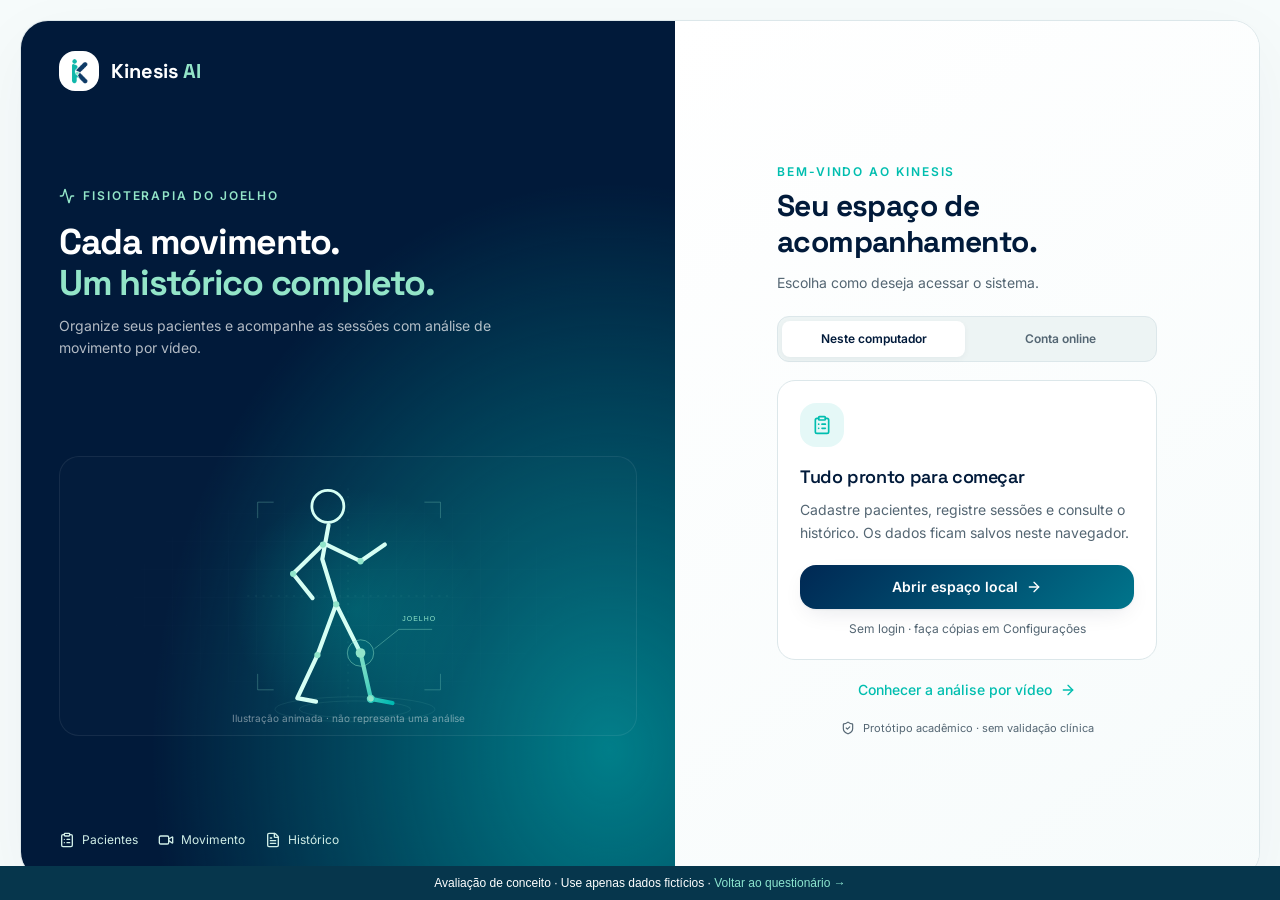
==== app/index.html @ a25141bb "Publish Kinesis concept evaluation and public prototype" ====
<!doctype html>
<html lang="pt-BR">
  <head>
    <meta charset="UTF-8" />
    <meta name="viewport" content="width=device-width, initial-scale=1.0" />
    <meta
      name="description"
      content="Protótipo de apoio ao fisioterapeuta no acompanhamento do joelho."
    />
    <title>Kinesis AI</title>
    <link rel="icon" type="image/png" href="/kinesis-movimento.png" />
    <link rel="preconnect" href="https://fonts.googleapis.com" />
    <link rel="preconnect" href="https://fonts.gstatic.com" crossorigin />
    <link
      href="https://fonts.googleapis.com/css2?family=Space+Grotesk:wght@500;600;700&family=Inter:wght@400;500;600&display=swap"
      rel="stylesheet"
    />
    <script type="module" crossorigin src="/assets/index-ijZfWFDs.js"></script>
    <link rel="modulepreload" crossorigin href="/assets/chunk-QTnfLwEv.js">
    <link rel="modulepreload" crossorigin href="/assets/react-dom-BeN0EEDy.js">
    <link rel="modulepreload" crossorigin href="/assets/jsx-runtime-DsKLSDJq.js">
    <link rel="modulepreload" crossorigin href="/assets/link-DsUik_v3.js">
    <link rel="modulepreload" crossorigin href="/assets/useMatch-BYPprYPe.js">
    <link rel="stylesheet" crossorigin href="/assets/index-DP5b24hm.css">
  </head>
  <body>
    <div id="root"></div>
  <aside style="position:fixed;bottom:0;left:0;right:0;z-index:9999;background:#06364c;color:white;font:12px Arial;padding:10px;text-align:center">Avaliação de conceito · Use apenas dados fictícios · <a href="/" style="color:#8ce5cf">Voltar ao questionário →</a></aside></body>
</html>
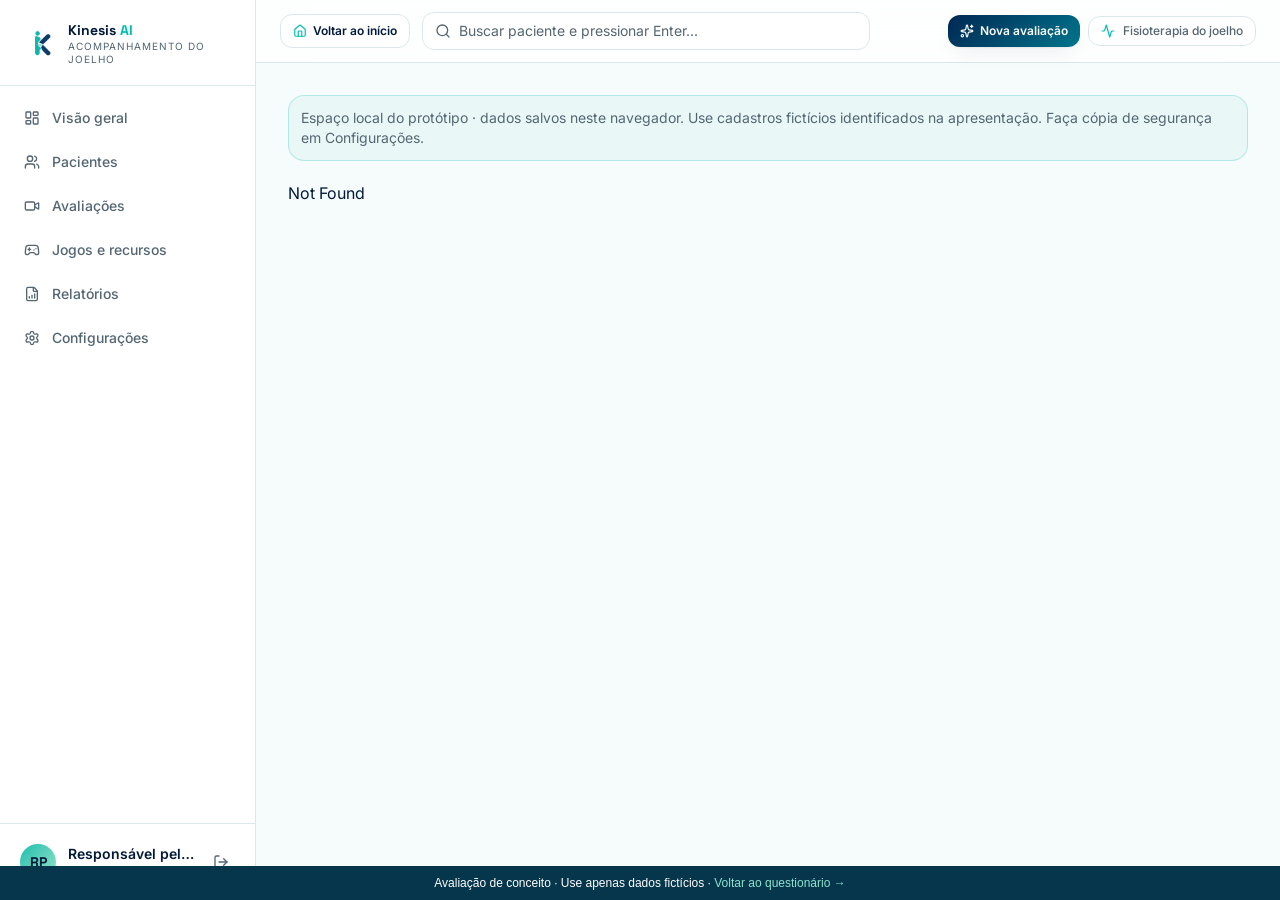
==== commit 72f583dc: "Keep survey progress, allow optional Other details and prepare demo patient" ====
--- a/app/index.html
+++ b/app/index.html
@@ -1,6 +1,6 @@
 <!doctype html>
 <html lang="pt-BR">
-  <head>
+  <head><script>try{const demo={"id": "kinesis-paciente-ficticio", "name": "Rafael Costa — PACIENTE FICTÍCIO", "email": "rafael@example.com", "phone": "", "birthDate": "1990-05-12", "gender": "M", "diagnosis": "Caso fictício de acompanhamento do joelho direito", "protocol": "Flexão e extensão do joelho — demonstração", "status": "ativo", "startedAt": "2026-10-20", "lastVisit": "2026-10-24", "sessions": 3, "adherence": 0, "evolution": 0, "avatarColor": "from-teal to-mint", "notes": "DADOS FICTÍCIOS. Nome, nascimento, medidas e sessões foram criados somente para demonstrar o sistema. Não são resultados de paciente nem evidência de melhora clínica.", "history": [{"id": "demo-3", "date": "2026-10-24", "protocol": "Jogo: Knie Wieder — exemplo de registro", "score": 0, "adherence": 0, "notes": "[Registro manual] [DADOS FICTÍCIOS] Exemplo para apresentação, sem atendimento real. Atividade externa ilustrativa de 5 minutos; não foi realizada por este paciente."}, {"id": "demo-2", "date": "2026-10-22", "protocol": "Sessão de acompanhamento — exemplo", "score": 0, "adherence": 0, "notes": "[Registro manual] [DADOS FICTÍCIOS] Exemplo para apresentação, sem atendimento real. Amplitude ilustrativa de 75 graus e dor informada fictícia 3/10. Valores não medidos."}, {"id": "demo-1", "date": "2026-10-20", "protocol": "Registro inicial — exemplo", "score": 0, "adherence": 0, "notes": "[Registro manual] [DADOS FICTÍCIOS] Exemplo para apresentação, sem atendimento real. Amplitude ilustrativa de 70 graus e dor informada fictícia 4/10. Valores não medidos."}], "evolutionSeries": [{"date": "2026-10-20", "rom": 70, "pain": 4, "strength": null}, {"date": "2026-10-22", "rom": 75, "pain": 3, "strength": null}, {"date": "2026-10-24", "rom": null, "pain": null, "strength": null}]};const raw=localStorage.getItem("kinesis-local-patients-v1");const patients=raw?JSON.parse(raw):[];if(Array.isArray(patients)&&!patients.some(p=>p.id===demo.id)){localStorage.setItem("kinesis-local-patients-v1",JSON.stringify([...patients,demo]));}localStorage.setItem("kinesis-local-mode","true");}catch{}</script>
     <meta charset="UTF-8" />
     <meta name="viewport" content="width=device-width, initial-scale=1.0" />
     <meta
